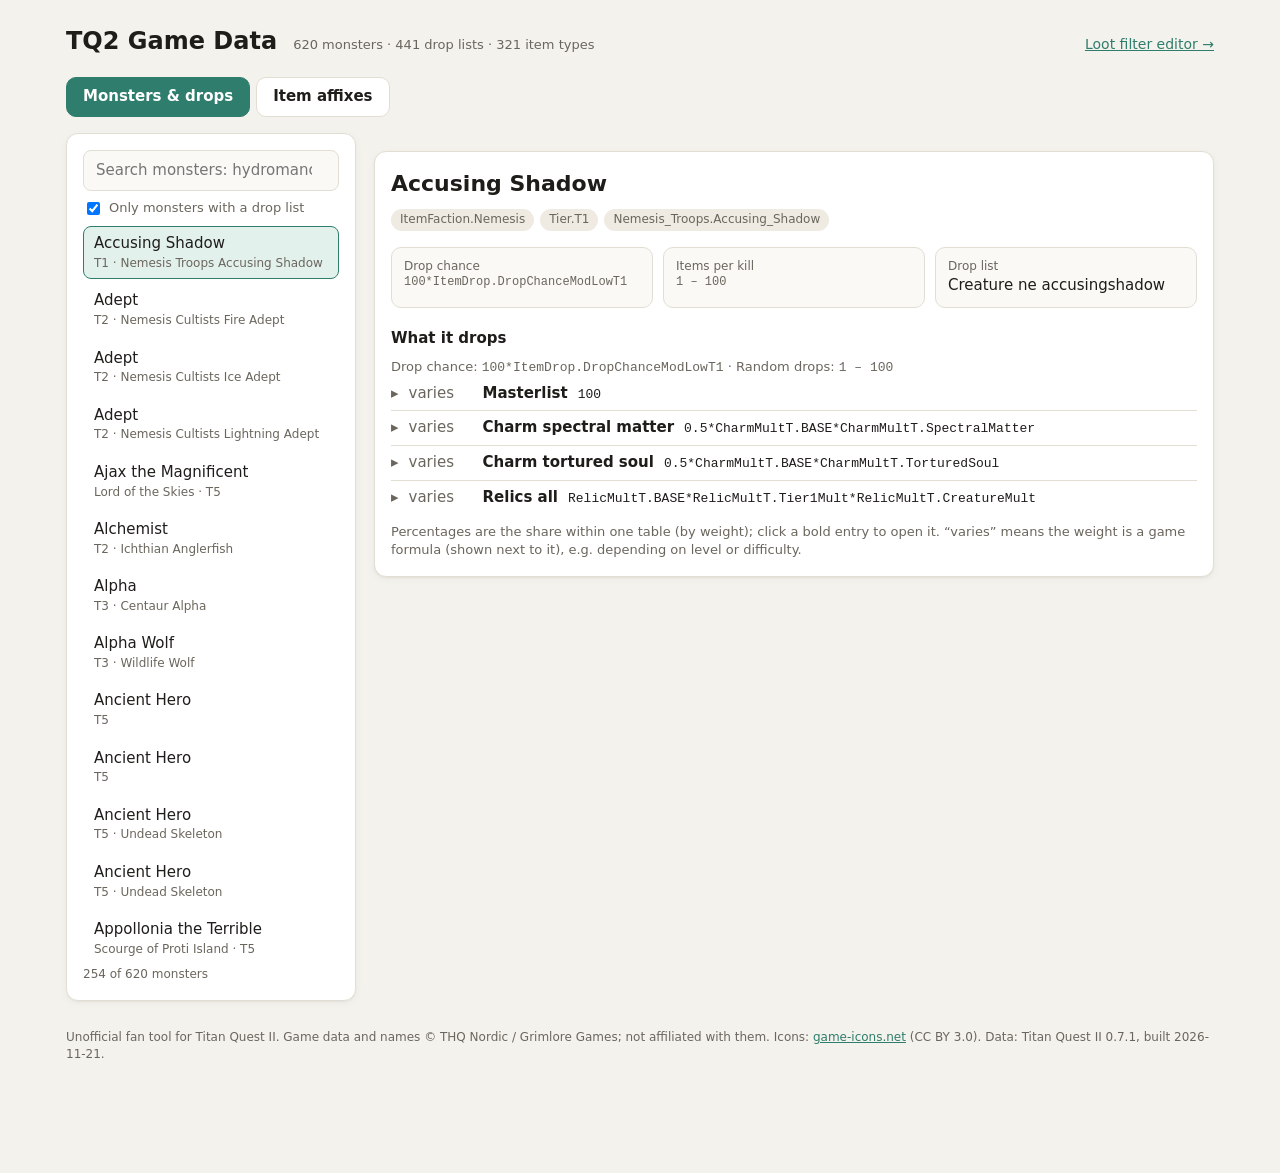
==== docs/index.html @ db619402 "Data pages online (docs/), credits and download links tools/build_site.sh builds docs/ from the dump" ====
<!doctype html>
<html lang="en">
<head>
<meta charset="utf-8">
<meta name="viewport" content="width=device-width, initial-scale=1">
<title>TQ2 Game Data</title>
<!-- TQ2 Tweaks data page: monsters with their drop tables, and which affixes each item type can roll with which chance.
     Reads game_data.js (game data dump, GameDataDump in config.lua) and affix_data.js (F9).
     Works offline, no libraries. -->
<link rel="stylesheet" href="page_style.css">
<style>
  .tabs { display: flex; gap: 6px; margin-bottom: 16px; }
  .tabs button { border: 1px solid var(--line); background: var(--panel); border-radius: 10px; padding: 8px 16px;
                 cursor: pointer; font-weight: 600; }
  .tabs button.on { background: var(--accent); border-color: var(--accent); color: var(--accent-text); }
  .side { position: sticky; top: 16px; max-height: calc(100vh - 32px); display: flex; flex-direction: column; }
  @media (max-width: 820px) { .side { position: static; max-height: none; } }
  .side .search { margin-bottom: 8px; }
  .side label.toggle-row { font-size: 13px; color: var(--muted); display: flex; gap: 6px; align-items: center; margin-bottom: 8px; }
  .entity-list { overflow: auto; display: flex; flex-direction: column; gap: 4px; min-height: 120px; }
  .entity { text-align: left; border: 1px solid transparent; background: none; border-radius: 8px; padding: 6px 10px; cursor: pointer; }
  .entity:hover { background: var(--raised); }
  .entity.active { background: var(--accent-soft); border-color: var(--accent); }
  .entity small { display: block; color: var(--muted); font-size: 12px; }
  .count { font-size: 12px; color: var(--muted); margin-top: 6px; }
  .detail-head h2 { font-size: 22px; text-transform: none; letter-spacing: 0; color: var(--text); margin: 0; }
  .detail-head p { margin: 2px 0 0; color: var(--muted); }
  .chips { display: flex; flex-wrap: wrap; gap: 6px; margin-top: 10px; }
  .tag { font-size: 12px; padding: 2px 9px; border-radius: 99px; background: var(--chip); color: var(--muted); }
  .facts { display: grid; grid-template-columns: repeat(auto-fill, minmax(200px, 1fr)); gap: 10px; margin-top: 16px; }
  .fact { background: var(--raised); border: 1px solid var(--line); border-radius: 10px; padding: 10px 12px; }
  .fact span { display: block; font-size: 12px; color: var(--muted); }
  code, .formula { font: 13px ui-monospace, SFMono-Regular, Menlo, monospace; overflow-wrap: anywhere; }
  .section-title { font-weight: 600; margin: 20px 0 8px; }
  .drops { list-style: none; margin: 0; padding: 0; }
  .drops .drops { margin-left: 18px; border-left: 2px solid var(--line); padding-left: 10px; }
  .drop { padding: 6px 0; border-top: 1px solid var(--line); }
  .drops > .drop:first-child { border-top: 0; }
  .drop-row { display: flex; gap: 10px; align-items: baseline; flex-wrap: wrap; }
  .share { min-width: 64px; font-variant-numeric: tabular-nums; font-weight: 600; color: var(--accent); }
  .share.unknown { color: var(--muted); font-weight: 400; }
  .drop details > summary { cursor: pointer; list-style: none; }
  .drop details > summary::-webkit-details-marker { display: none; }
  .drop details > summary .drop-row::before { content: "▸"; color: var(--muted); }
  .drop details[open] > summary .drop-row::before { content: "▾"; }
  .cond { font-size: 12px; color: var(--warn); }
  .note { font-size: 13px; color: var(--muted); margin: 8px 0 0; }
  .controls { display: grid; gap: 12px; }
  .controls .label { font-size: 13px; color: var(--muted); margin-bottom: 4px; }
  .kind-groups { display: grid; gap: 6px; }
  .kind-group { display: flex; flex-wrap: wrap; gap: 6px; align-items: center; }
  .kind-group > span { width: 74px; font-size: 13px; color: var(--muted); }
  table.affixes { width: 100%; border-collapse: collapse; font-size: 14px; }
  table.affixes th { text-align: left; font-size: 12px; color: var(--muted); font-weight: 600; padding: 6px 8px;
                     border-bottom: 1px solid var(--line); }
  table.affixes td { padding: 7px 8px; border-bottom: 1px solid var(--line); vertical-align: top; }
  table.affixes td.num { text-align: right; font-variant-numeric: tabular-nums; white-space: nowrap; }
  table.affixes td small { display: block; color: var(--muted); }
  .bar { height: 6px; background: var(--chip); border-radius: 3px; margin-top: 4px; min-width: 60px; }
  .bar i { display: block; height: 100%; background: var(--accent); border-radius: 3px; }
  .two-cols { display: grid; grid-template-columns: 1fr 1fr; gap: 18px; align-items: start; }
  .two-cols > .card { margin-top: 0; }
  @media (max-width: 1050px) { .two-cols { grid-template-columns: 1fr; } }
  .empty { color: var(--muted); padding: 20px 0; }
</style>
</head>
<body>
<main>
  <header>
    <h1>TQ2 Game Data</h1>
    <span class="status" id="status"></span>
    <a class="page-link" href="loot_filter.html">Loot filter editor →</a>
  </header>
  <div class="tabs" role="tablist">
    <button id="tabMonsters" class="on" role="tab">Monsters &amp; drops</button>
    <button id="tabAffixes" role="tab">Item affixes</button>
  </div>

  <div class="layout" id="monstersView">
    <aside class="card side">
      <input class="search" type="search" id="monsterSearch" placeholder="Search monsters: hydromancer, satyr, boss …">
      <label class="toggle-row"><input type="checkbox" id="onlyDrops" checked> Only monsters with a drop list</label>
      <div class="entity-list" id="monsterList"></div>
      <div class="count" id="monsterCount"></div>
    </aside>
    <section class="card" id="monsterDetail"></section>
  </div>

  <div id="affixesView" hidden>
    <div class="card controls">
      <div>
        <div class="label">Item kind</div>
        <div class="kind-groups" id="kinds"></div>
      </div>
      <div class="two-cols">
        <div>
          <div class="label">Rarity</div>
          <div class="segmented" id="rarity"></div>
        </div>
        <div>
          <div class="label">Build direction (part of the item type)</div>
          <div class="segmented" id="builds"></div>
        </div>
      </div>
      <input class="search" type="search" id="affixSearch" placeholder="Filter affixes: summon, health, fire …">
    </div>
    <div class="two-cols" style="margin-top:18px">
      <div class="card"><h2>Prefixes</h2><div id="prefixes"></div></div>
      <div class="card"><h2>Suffixes</h2><div id="suffixes"></div></div>
    </div>
    <p class="note" id="affixNote"></p>
  </div>
  <p class="credits" id="credits">Unofficial fan tool for Titan Quest II. Game data and names © THQ Nordic / Grimlore Games;
  not affiliated with them. Icons: <a href="https://game-icons.net">game-icons.net</a> (CC BY 3.0).
  <span id="dataInfo"></span></p>
</main>

<script src="game_data.js"></script>
<script src="data_info.js"></script>
<script src="affix_data.js"></script>
<script src="affix_parse.js"></script>
<script src="icons.js"></script>
<script>
"use strict";
const GAME = window.TQ2_GAME_DATA;
const AFFIX_DUMP = window.TQ2_TWEAKS_DATA;
const affixInfo = new Map((AFFIX_DUMP ? parseDump(AFFIX_DUMP.dump) : []).map(affix => [affix.name, affix]));
const RARITIES = ["Common", "Magic", "Rare", "Infrequent", "Epic", "Legendary"];
const MODES = ["any of", "all of", "none of", "not all of", "always", "never"];
const KIND_GROUPS = [
  ["Armour", ["Helmet", "Shoulder", "Torso", "Arm", "Leg"]],
  ["Jewellery", ["Ring", "Neck"]],
  ["Weapons", ["Weapon.Staff2H", "Weapon.Talisman1H", "Weapon.Shield1H", "Weapon.Sword1H", "Weapon.Dagger1H", "Weapon.Axe1H",
               "Weapon.Axe2H", "Weapon.Blunt1H", "Weapon.Blunt2H", "Weapon.Spear1H", "Weapon.Bow2H", "Weapon.Throwing1H"]],
];
const KIND_LABELS = { Neck: "Amulet", Torso: "Chest", Arm: "Arms", Leg: "Legs", Shoulder: "Shoulders" };
// Icon (icons.js) per item kind: the kind's last part without hand count, e.g. "Weapon.Axe2H" -> "axe".
const KIND_ICONS = { Helmet: "head", Torso: "torso", Talisman: "talisman" };
function kindIcon(kind) {
  const base = tail(kind).replace(/(1H|2H)$/, "");
  return itemIcon(KIND_ICONS[base] || base.toLowerCase());
}
const TYPE_PREFIX = "GrimVentory.ItemType.";

// ---- small helpers ----
function element(tag, className, text) {
  const node = document.createElement(tag);
  if (className) node.className = className;
  if (text !== undefined) node.textContent = text;
  return node;
}
function tail(tag) { return tag.split(".").pop(); }
function pretty(name) {
  return name.replace(/^da_/, "").replace(/_/g, " ").replace(/\b(t\d)\b/i, m => m.toUpperCase());
}
// Drop list names without their technical prefixes: "da_droplist_charm_ichthian_fin" -> "Charm ichthian fin".
function listLabel(name) {
  const text = name.replace(/^da_/, "").replace(/^(droplist|drop|globallist)_/, "").replace(/_/g, " ").trim();
  return text.charAt(0).toUpperCase() + text.slice(1);
}
function number(text) { return /^-?\d+(\.\d+)?$/.test(String(text ?? "").trim()) ? Number(text) : NaN; }
function percent(value) {
  if (!Number.isFinite(value)) return "?";
  if (value >= 0.1) return (value * 100).toFixed(1) + " %";
  return (value * 100).toPrecision(2) + " %";
}
function kindLabel(kind) { return KIND_LABELS[kind] || tail(kind).replace("Blunt", "Mace").replace(/(1H|2H)$/, " $1"); }
function formula(text) { return element("span", "formula", text); }

// A requirement as readable text, e.g. "none of: Epic, Legendary".
function requirementText(requirement) {
  if (!requirement) return "";
  const parts = [];
  const add = tags => { if (tags) parts.push(`${MODES[tags.mode] || "?"}: ${tags.tags.map(tail).join(", ")}`); };
  if (requirement.tags) {
    add(requirement.tags);
    (requirement.tags.more || []).forEach(add);
  }
  if (requirement.custom && requirement.custom !== "true") parts.push("if " + requirement.custom);
  const levelMin = number(requirement.itemLevelMin), levelMax = number(requirement.itemLevelMax);
  if (levelMin > 0) parts.push("item level ≥ " + levelMin);
  if (levelMax >= 0) parts.push("item level ≤ " + levelMax);
  return parts.join(" · ");
}

// ---- monsters ----
const creatures = GAME ? GAME.creatures.filter(creature => creature.name).map(creature => {
  const tags = creature.tags || [];
  const tier = (tags.find(tag => tag.startsWith("GrimCore.Character.Tier.")) || "").split(".").pop();
  const familyTag = tags.find(tag => tag.startsWith("GrimArchetypes.Creature.Family.")) || "";
  const family = familyTag.split(".").slice(3, 5).join(" ").replace(/_/g, " ");
  return { ...creature, tier, family,
           searchText: [creature.name, creature.title, creature.internalName, family].join(" ").toLowerCase() };
}).sort((a, b) => a.name.localeCompare(b.name) || (a.tier || "").localeCompare(b.tier || ""))
  // Variants of one monster with the same drops are one entry.
  .filter((creature, index, all) => !all.slice(0, index).some(other => other.name === creature.name
    && other.title === creature.title && other.tier === creature.tier && other.family === creature.family
    && other.dropList === creature.dropList)) : [];
let activeMonster = creatures.find(creature => creature.dropList) || null;

function renderMonsterList() {
  const query = document.getElementById("monsterSearch").value.trim().toLowerCase();
  const onlyDrops = document.getElementById("onlyDrops").checked;
  const shown = creatures.filter(creature => (!onlyDrops || creature.dropList) && (!query || creature.searchText.includes(query)));
  const list = document.getElementById("monsterList");
  list.replaceChildren();
  for (const creature of shown.slice(0, 400)) {
    const button = element("button", "entity" + (creature === activeMonster ? " active" : ""), creature.name);
    button.append(element("small", "", [creature.title, creature.tier, creature.family].filter(Boolean).join(" · ")));
    button.addEventListener("click", () => { activeMonster = creature; renderMonsterList(); renderMonster(); });
    list.append(button);
  }
  document.getElementById("monsterCount").textContent = `${shown.length} of ${creatures.length} monsters`
    + (shown.length > 400 ? " – search to see the rest" : "");
}

function fact(label, content) {
  const box = element("div", "fact");
  box.append(element("span", "", label), typeof content === "string" ? element("div", "", content) : content);
  return box;
}

function rangeText(range) {
  if (!range) return null;
  return range.min === range.max ? range.min : `${range.min ?? "?"} – ${range.max ?? "?"}`;
}

// One drop list as a nested list; sub-lists open on click (they can be large and shared).
function dropListView(name, path) {
  const list = GAME.dropLists[name];
  const wrapper = element("div");
  if (!list) { wrapper.append(element("div", "note", "Unknown list " + name)); return wrapper; }
  const facts = [];
  const top = path.length === 1;
  if (list.dropChance && (top || list.dropChance !== "100")) facts.push(["Drop chance", list.dropChance]);
  if (list.randomDrops && (top || rangeText(list.randomDrops) !== "1 – 100")) facts.push(["Random drops", rangeText(list.randomDrops)]);
  if (list.globalFilter) facts.push(["Global list: any item that matches", requirementText({ tags: list.globalFilter })]);
  if (facts.length) {
    const note = element("div", "note");
    note.append(...facts.flatMap(([label, value], index) => [index ? " · " : "", label + ": ", formula(value)]));
    wrapper.append(note);
  }
  const items = element("ul", "drops");
  for (const drop of list.fixedDrops || []) items.append(dropEntryView(drop, NaN, path, "always"));
  const entries = list.randomTable || [];
  const weights = entries.map(entry => number(entry.weight));
  const total = weights.every(Number.isFinite) ? weights.reduce((sum, weight) => sum + weight, 0) : NaN;
  const order = entries.map((entry, index) => index).sort((a, b) => (weights[b] || 0) - (weights[a] || 0));
  let never = 0;
  for (const index of order) {
    const share = weights[index] / total;
    if (share === 0) { never++; continue; }
    items.append(dropEntryView(entries[index], share, path));
  }
  if (never) items.append(element("li", "note", `${never} more with weight 0 (do not drop here).`));
  if (!items.children.length) items.append(element("li", "note", "No entries."));
  wrapper.append(items);
  return wrapper;
}

function dropEntryView(entry, share, path, fixedLabel) {
  const item = element("li", "drop");
  const row = element("div", "drop-row");
  const shareText = fixedLabel || (Number.isFinite(share) ? percent(share) : "varies");
  const shareBox = element("span", "share" + (Number.isFinite(share) ? "" : " unknown"), shareText);
  if (!Number.isFinite(share) && entry.weight) shareBox.title = "Weight is a game formula: " + entry.weight;
  row.append(shareBox);
  const name = entry.list ? listLabel(entry.list) : entry.item ? pretty(entry.item) : "?";
  row.append(element(entry.list ? "strong" : "span", "", name));
  if (!Number.isFinite(share) && entry.weight) row.append(formula(entry.weight));
  if (entry.count) row.append(element("small", "note", "× " + rangeText(entry.count)));
  if (entry.guaranteed) row.append(element("span", "tag", "guaranteed"));
  const condition = requirementText(entry.requirement);
  if (condition) row.append(element("span", "cond", condition));
  if (entry.list && !path.includes(entry.list)) {
    const details = element("details");
    const summary = element("summary");
    summary.append(row);
    details.append(summary);
    details.addEventListener("toggle", () => {
      if (details.open && details.children.length === 1) details.append(dropListView(entry.list, [...path, entry.list]));
    }, { once: false });
    item.append(details);
  } else {
    item.append(row);
  }
  return item;
}

function renderMonster() {
  const detail = document.getElementById("monsterDetail");
  detail.replaceChildren();
  const creature = activeMonster;
  if (!creature) { detail.append(element("div", "empty", "Pick a monster on the left.")); return; }
  const head = element("div", "detail-head");
  head.append(element("h2", "", creature.name));
  if (creature.title) head.append(element("p", "", creature.title));
  const chips = element("div", "chips");
  for (const tag of creature.tags || []) chips.append(element("span", "tag", tag.split(".").slice(-2).join(".")));
  head.append(chips);
  detail.append(head);
  const list = creature.dropList ? GAME.dropLists[creature.dropList] : null;
  const facts = element("div", "facts");
  facts.append(fact("Drop chance", formula(creature.dropChance || list?.dropChance || "–")));
  facts.append(fact("Items per kill", formula(rangeText(creature.dropCount) || rangeText(list?.randomDrops) || "–")));
  facts.append(fact("Drop list", creature.dropList ? listLabel(creature.dropList) : "none"));
  detail.append(facts);
  detail.append(element("div", "section-title", "What it drops"));
  if (creature.dropList) {
    detail.append(dropListView(creature.dropList, [creature.dropList]));
    detail.append(element("p", "note", "Percentages are the share within one table (by weight); click a bold entry to "
      + "open it. “varies” means the weight is a game formula (shown next to it), e.g. depending on level or difficulty."));
  } else {
    detail.append(element("div", "empty", "No own drop list (drops nothing, or uses the game's global lists)."));
  }
}

// ---- item affixes ----
const itemTypes = GAME ? GAME.itemTypes.filter(type => type.type && type.type.startsWith(TYPE_PREFIX)
  && type.randomAffixes && type.randomAffixes.length && !/debug|daves|march2023/i.test(type.name)) : [];
const state = { kind: "Ring", rarity: "Rare", build: "" };

// Item tags with all their parents, so a requirement on "…ItemType.Weapon" matches "…ItemType.Weapon.Staff2H".
function withParents(tags) {
  const result = new Set();
  for (const tag of tags) {
    const parts = tag.split(".");
    for (let length = 1; length <= parts.length; length++) result.add(parts.slice(0, length).join("."));
  }
  return result;
}

function tagsPass(requirement, itemTags) {
  if (!requirement) return true;
  const check = ({ mode, tags }) => {
    const hits = tags.map(tag => itemTags.has(tag));
    return [hits.some(Boolean), hits.every(Boolean), !hits.some(Boolean), !hits.every(Boolean), true, false][mode] ?? true;
  };
  return check(requirement) && (requirement.more || []).every(check);
}

function passes(entry, itemTags) {
  return tagsPass(entry.requirement && entry.requirement.tags, itemTags);
}

// Walks an affix table: at every level the chance of an entry is its weight among the entries the item may get.
function roll(entries, chance, itemTags, result, path) {
  const eligible = (entries || []).filter(entry => passes(entry, itemTags));
  const weights = eligible.map(entry => number(entry.weight));
  const total = weights.every(Number.isFinite) ? weights.reduce((sum, weight) => sum + weight, 0) : NaN;
  eligible.forEach((entry, index) => {
    const share = chance * weights[index] / total;
    if (entry.affix) {
      const known = result.get(entry.affix) || { name: entry.affix, chance: 0, weight: entry.weight, conditions: new Set() };
      known.chance += share;
      const condition = requirementText(entry.requirement);
      if (condition) known.conditions.add(condition);
      result.set(entry.affix, known);
    } else if (entry.table && !path.includes(entry.table)) {
      roll(GAME.affixTables[entry.table], share, itemTags, result, [...path, entry.table]);
    }
  });
}

// Item types of a kind, including sub-kinds such as "Weapon.Axe1H.Normal" for "Weapon.Axe1H".
function ofKind(type, kind) {
  return type.type === TYPE_PREFIX + kind || type.type.startsWith(TYPE_PREFIX + kind + ".");
}

function itemTypeFor(kind, build) {
  const candidates = itemTypes.filter(type => ofKind(type, kind));
  return candidates.find(type => (type.tags || []).includes("GrimVentory.ItemBuildDirection." + build)) || candidates[0];
}

function buildsOf(kind) {
  const builds = new Set();
  for (const type of itemTypes.filter(each => ofKind(each, kind))) {
    for (const tag of type.tags || []) if (tag.startsWith("GrimVentory.ItemBuildDirection.")) builds.add(tail(tag));
  }
  return [...builds].sort();
}

function segmented(container, values, selected, onPick, label = value => value) {
  container.replaceChildren();
  for (const value of values) {
    const button = element("button", value === selected ? "on" : "", label(value));
    button.addEventListener("click", () => onPick(value));
    container.append(button);
  }
}

function affixTable(rows) {
  const query = document.getElementById("affixSearch").value.trim().toLowerCase();
  const shown = rows.filter(row => !query || row.searchText.includes(query));
  if (!shown.length) return element("div", "empty", rows.length ? "Nothing matches." : "None.");
  const table = element("table", "affixes");
  const head = element("tr");
  for (const title of ["Affix", "Chance per roll", "Weight"]) head.append(element("th", "", title));
  table.append(head);
  const best = Math.max(...shown.map(row => row.chance).filter(Number.isFinite), 0.0001);
  for (const row of shown) {
    const line = element("tr");
    const name = element("td");
    name.append(element("strong", "", row.label), element("small", "", row.effect));
    if (row.conditions.size) name.append(element("small", "cond", [...row.conditions].join(" · ")));
    const chance = element("td", "num", percent(row.chance));
    const bar = element("div", "bar");
    const fill = element("i");
    fill.style.width = Number.isFinite(row.chance) ? Math.max(2, row.chance / best * 100) + "%" : "0";
    bar.append(fill);
    chance.append(bar);
    line.append(name, chance, element("td", "num", row.weight ?? ""));
    table.append(line);
  }
  return table;
}

function renderAffixes() {
  const kinds = document.getElementById("kinds");
  kinds.replaceChildren();
  for (const [group, entries] of KIND_GROUPS) {
    const row = element("div", "kind-group");
    row.append(element("span", "", group));
    for (const kind of entries.filter(each => itemTypes.some(type => ofKind(type, each)))) {
      const chip = element("button", "chip" + (state.kind === kind ? " on" : ""));
      chip.append(kindIcon(kind) || "", kindLabel(kind));
      chip.addEventListener("click", () => { state.kind = kind; state.build = ""; renderAffixes(); });
      row.append(chip);
    }
    kinds.append(row);
  }
  segmented(document.getElementById("rarity"), RARITIES, state.rarity, value => { state.rarity = value; renderAffixes(); });
  const builds = buildsOf(state.kind);
  if (!builds.includes(state.build)) state.build = builds[0] || "";
  segmented(document.getElementById("builds"), builds.length ? builds : ["–"], state.build || "–",
            value => { state.build = value; renderAffixes(); });

  const type = itemTypeFor(state.kind, state.build);
  const prefixes = document.getElementById("prefixes"), suffixes = document.getElementById("suffixes");
  prefixes.replaceChildren(); suffixes.replaceChildren();
  if (!type) { prefixes.append(element("div", "empty", "No item type found.")); return; }
  const itemTags = withParents([type.type, ...(type.tags || []), "GrimVentory.ItemRarity." + state.rarity]);
  for (const top of type.randomAffixes) {
    const result = new Map();
    if (passes(top, itemTags)) roll(top.table ? GAME.affixTables[top.table] : [top], 1, itemTags, result, [top.table]);
    const rows = [...result.values()].map(entry => {
      const info = affixInfo.get(entry.name);
      const label = info ? info.label : entry.name;
      const effect = info ? info.effect : "";
      return { ...entry, label, effect, searchText: (label + " " + effect + " " + entry.name).toLowerCase() };
    }).sort((a, b) => (b.chance || 0) - (a.chance || 0));
    const target = /suffix/i.test(top.table || "") ? suffixes : prefixes;
    target.append(affixTable(rows));
  }
  document.getElementById("affixNote").textContent = `Example item type: ${pretty(type.name)}. “Chance per roll” is the `
    + "chance that one prefix (or suffix) roll gives this affix; how many prefixes and suffixes an item gets depends on "
    + "its rarity, which is not part of this data. Conditions in yellow come from the game's tables.";
}

// ---- tabs and start ----
function showTab(tab) {
  document.getElementById("tabMonsters").classList.toggle("on", tab === "monsters");
  document.getElementById("tabAffixes").classList.toggle("on", tab === "affixes");
  document.getElementById("monstersView").hidden = tab !== "monsters";
  document.getElementById("affixesView").hidden = tab !== "affixes";
}
document.getElementById("tabMonsters").addEventListener("click", () => showTab("monsters"));
document.getElementById("tabAffixes").addEventListener("click", () => showTab("affixes"));
document.getElementById("monsterSearch").addEventListener("input", renderMonsterList);
document.getElementById("onlyDrops").addEventListener("change", renderMonsterList);
document.getElementById("affixSearch").addEventListener("input", renderAffixes);

const status = document.getElementById("status");
if (GAME) {
  status.textContent = `${creatures.length} monsters · ${Object.keys(GAME.dropLists).length} drop lists · `
    + `${itemTypes.length} item types` + (AFFIX_DUMP ? "" : " · affix names missing (press F9 in game)");
} else {
  status.textContent = "No game data yet: set GameDataDump = true in config.lua, press Shift+F9 in game, then reload.";
  status.classList.add("missing");
}
renderMonsterList();
renderMonster();
renderAffixes();
// Game version of the data (written by tools/build_site.sh for the web version).
if (window.TQ2_DATA_INFO) {
  document.getElementById("dataInfo").textContent =
    `Data: Titan Quest II ${window.TQ2_DATA_INFO.gameVersion}, built ${window.TQ2_DATA_INFO.built}.`;
}

</script>
</body>
</html>
---- docs/page_style.css ----
/* Shared look of the browser pages (loot_filter.html, tools/game_data.html): colour tokens with dark mode, page
   frame, cards, chips, segmented buttons, search field. */
  :root {
    --bg: #f4f2ed; --panel: #ffffff; --raised: #faf9f6; --text: #1f1d1a; --muted: #6b665d; --line: #e3ded4;
    --accent: #2f7d6d; --accent-soft: #e3f1ed; --accent-text: #ffffff; --chip: #efebe2;
    --danger: #b3261e; --danger-soft: #fbe9e7; --warn: #9a6400; --ok: #2f7d6d;
    --shadow: 0 1px 2px rgba(0,0,0,.05), 0 2px 8px rgba(0,0,0,.04);
  }
  @media (prefers-color-scheme: dark) {
    :root:not([data-theme="light"]) {
      --bg: #141619; --panel: #1d2024; --raised: #23272c; --text: #e9e6df; --muted: #9a958b; --line: #2f343a;
      --accent: #4fb39f; --accent-soft: #1b302b; --accent-text: #0e1513; --chip: #2a2e33;
      --danger: #f2948c; --danger-soft: #3a1f1d; --warn: #f0c060; --ok: #4fb39f;
      --shadow: none;
    }
  }
  :root[data-theme="dark"] {
    --bg: #141619; --panel: #1d2024; --raised: #23272c; --text: #e9e6df; --muted: #9a958b; --line: #2f343a;
    --accent: #4fb39f; --accent-soft: #1b302b; --accent-text: #0e1513; --chip: #2a2e33;
    --danger: #f2948c; --danger-soft: #3a1f1d; --warn: #f0c060; --ok: #4fb39f;
    --shadow: none;
  }
  * { box-sizing: border-box; }
  [hidden] { display: none !important; }
  body { margin: 0; background: var(--bg); color: var(--text);
         font: 15px/1.45 system-ui, -apple-system, "Segoe UI", Roboto, sans-serif; }
  button, input, select { font: inherit; color: inherit; }
  main { max-width: 1180px; margin: 0 auto; padding: 24px 16px 110px; }
  header { display: flex; flex-wrap: wrap; align-items: baseline; gap: 6px 16px; margin-bottom: 18px; }
  h1 { font-size: 24px; margin: 0; }
  h2 { font-size: 13px; text-transform: uppercase; letter-spacing: .06em; color: var(--muted); margin: 0 0 10px; }
  .status { font-size: 13px; color: var(--muted); }
  .status.missing { color: var(--warn); }
  .layout { display: grid; grid-template-columns: 290px 1fr; gap: 18px; align-items: start; }
  @media (max-width: 820px) { .layout { grid-template-columns: 1fr; } }
  .card { background: var(--panel); border: 1px solid var(--line); border-radius: 12px; padding: 16px;
          box-shadow: var(--shadow); }
  .card + .card { margin-top: 18px; }

  .chip { border: 1px solid var(--line); background: var(--raised); border-radius: 99px; padding: 4px 12px;
          cursor: pointer; font-size: 14px; display: inline-flex; align-items: center; gap: 6px; }
  .icon { width: 18px; height: 18px; flex: none; }
  .chip:hover { border-color: var(--accent); }
  .chip.on { background: var(--accent); border-color: var(--accent); color: var(--accent-text); }
  .segmented { display: inline-flex; flex-wrap: wrap; border: 1px solid var(--line); border-radius: 10px; overflow: hidden; }
  .segmented button { border: 0; border-right: 1px solid var(--line); background: var(--raised); padding: 7px 12px;
                      cursor: pointer; }
  .segmented button:last-child { border-right: 0; }
  .segmented button.on { background: var(--accent); color: var(--accent-text); }
  .credits { font-size: 12px; color: var(--muted); margin: 28px 0 0; }
  .credits a, .page-link { color: var(--accent); }
  .page-link { font-size: 14px; margin-left: auto; }
  .search { width: 100%; padding: 9px 12px; border: 1px solid var(--line); border-radius: 8px; background: var(--raised); }
  button:focus-visible, input:focus-visible, select:focus-visible { outline: 2px solid var(--accent); outline-offset: 2px; }
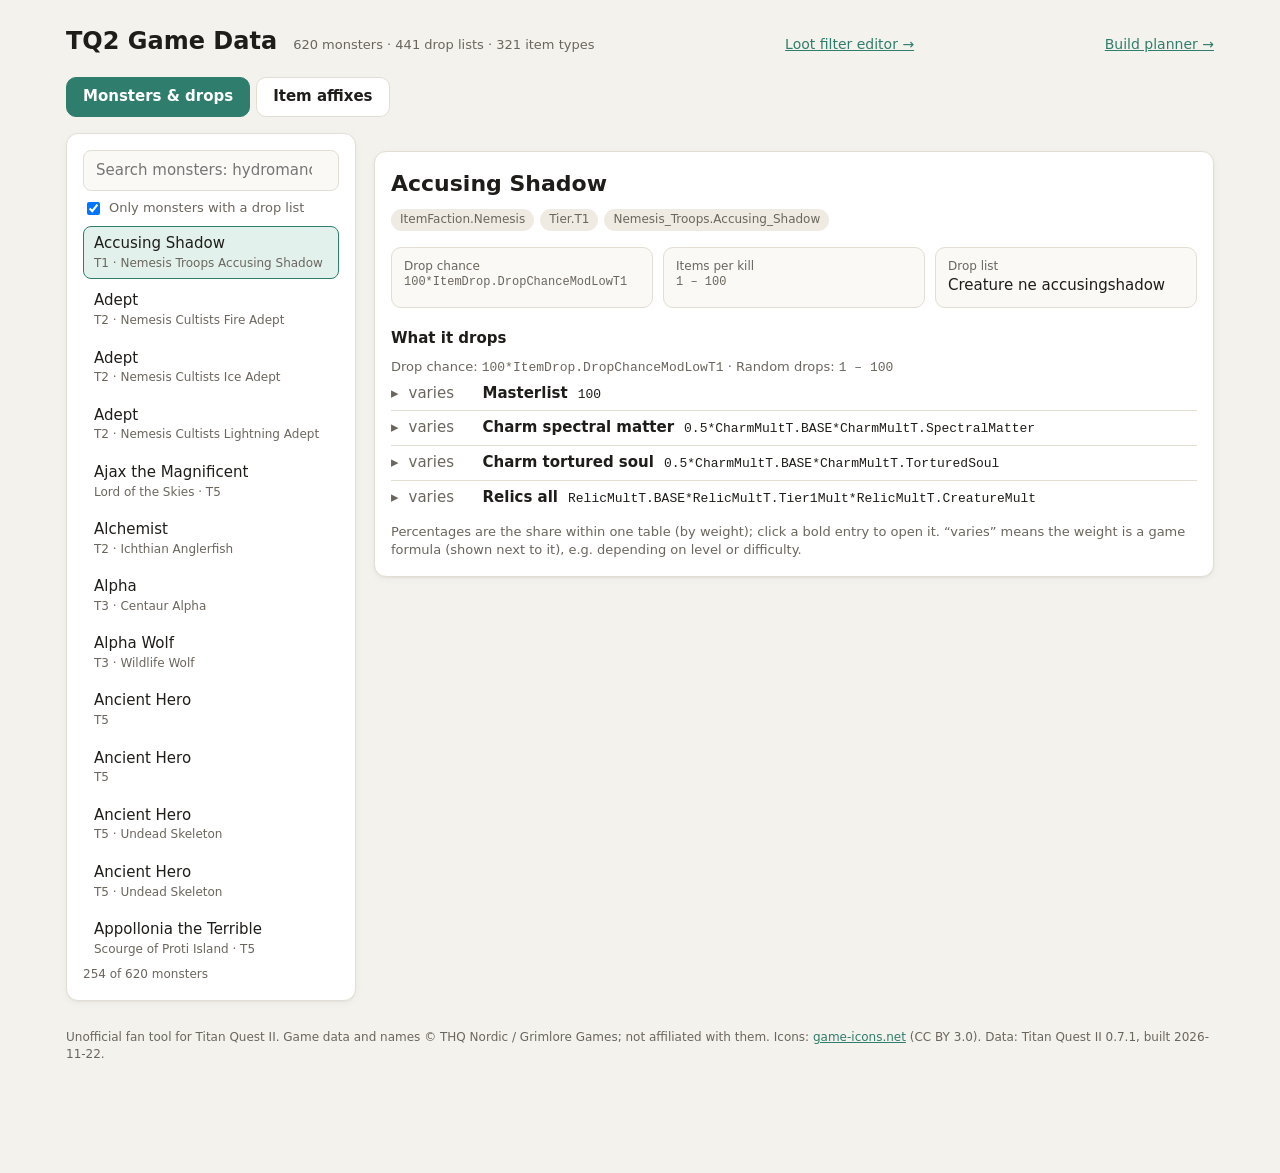
==== commit 7b098af3: "Build planner online; modifiers that switch a skill's variant (Shadow Dagger makes Trick Shot a spel" ====
--- a/docs/index.html
+++ b/docs/index.html
@@ -5,7 +5,7 @@
 <meta name="viewport" content="width=device-width, initial-scale=1">
 <title>TQ2 Game Data</title>
 <!-- TQ2 Tweaks data page: monsters with their drop tables, and which affixes each item type can roll with which chance.
-     Reads game_data.js (game data dump, GameDataDump in config.lua) and affix_data.js (F9).
+     Reads game_data.js (game data dump, GameDataDump in config.lua) and affix_data.js (Shift+F9).
      Works offline, no libraries. -->
 <link rel="stylesheet" href="page_style.css">
 <style>
@@ -70,6 +70,7 @@
     <h1>TQ2 Game Data</h1>
     <span class="status" id="status"></span>
     <a class="page-link" href="loot_filter.html">Loot filter editor →</a>
+    <a class="page-link" href="build_planner.html">Build planner →</a>
   </header>
   <div class="tabs" role="tablist">
     <button id="tabMonsters" class="on" role="tab">Monsters &amp; drops</button>
@@ -473,9 +474,9 @@
 const status = document.getElementById("status");
 if (GAME) {
   status.textContent = `${creatures.length} monsters · ${Object.keys(GAME.dropLists).length} drop lists · `
-    + `${itemTypes.length} item types` + (AFFIX_DUMP ? "" : " · affix names missing (press F9 in game)");
+    + `${itemTypes.length} item types` + (AFFIX_DUMP ? "" : " · affix names missing (press Shift+F9 in game)");
 } else {
-  status.textContent = "No game data yet: set GameDataDump = true in config.lua, press Shift+F9 in game, then reload.";
+  status.textContent = "No game data yet: set GameDataDump = true in config.lua, write gamedata into dev_command.txt in the mod folder while the game runs, then reload.";
   status.classList.add("missing");
 }
 renderMonsterList();
